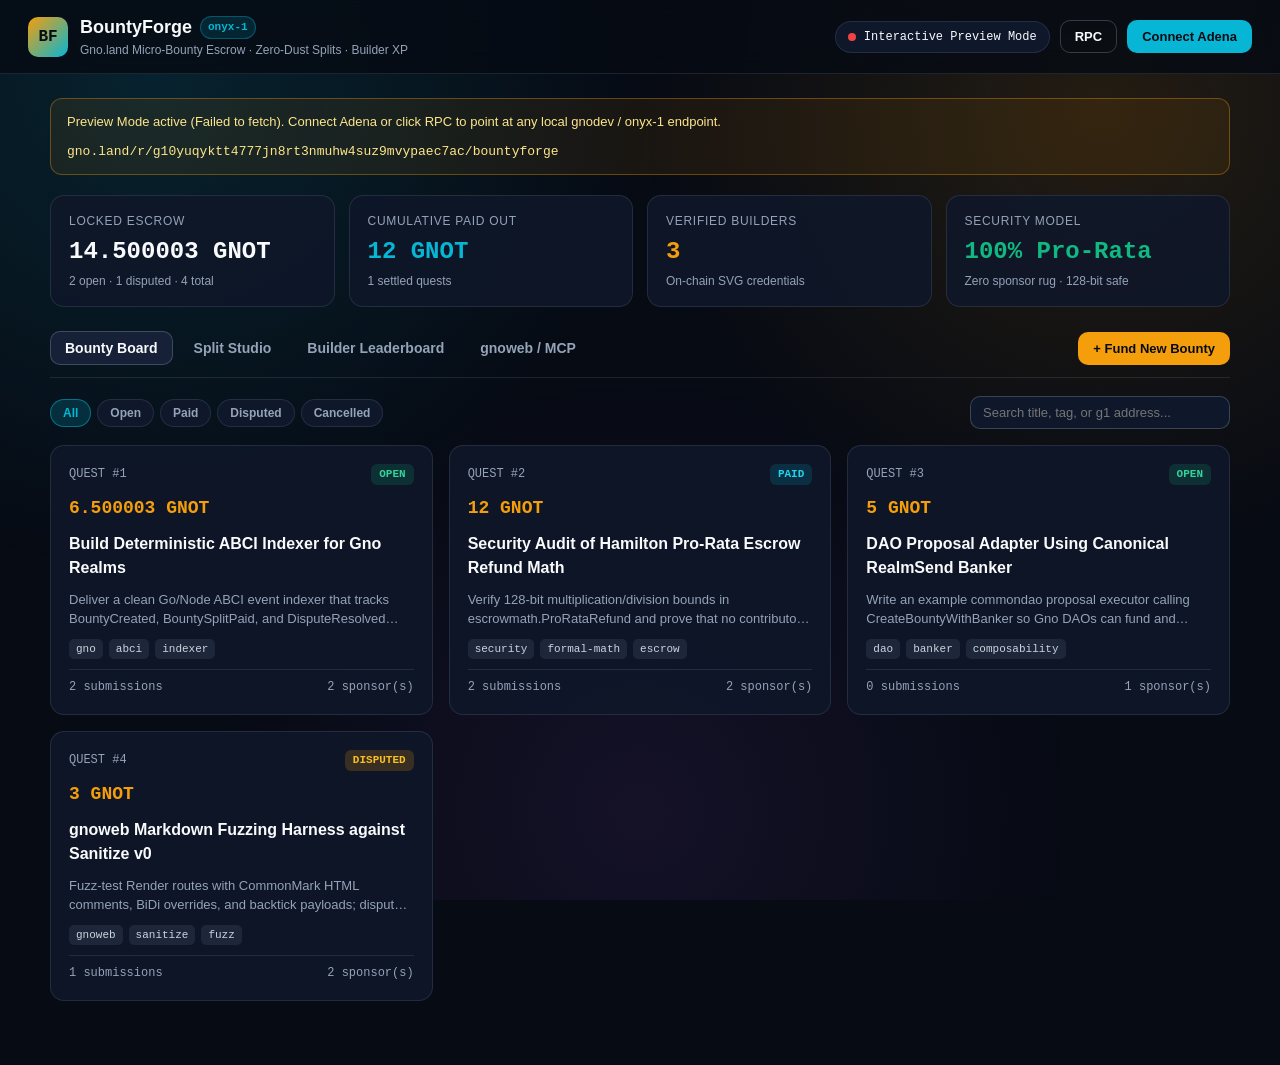
==== index.html @ d8a2cc6a "deploy(gh-pages): BountyForge v2.0 Adena Wallet dApp & Split Studio" ====
<!DOCTYPE html>
<html lang="en">
<head>
  <meta charset="UTF-8" />
  <meta name="viewport" content="width=device-width, initial-scale=1.0" />
  <title>BountyForge — Trustless Micro-Bounty Escrow &amp; Split Studio on Gno.land</title>
  <link rel="stylesheet" href="./styles.css" />
</head>
<body>
  <div class="bg-glow" aria-hidden="true"></div>

  <header class="topbar">
    <div class="brand">
      <div class="brand-mark" aria-hidden="true">BF</div>
      <div>
        <div class="brand-title">BountyForge <span class="badge-tag">onyx-1</span></div>
        <div class="brand-sub">Gno.land Micro-Bounty Escrow · Zero-Dust Splits · Builder XP</div>
      </div>
    </div>

    <div class="topbar-actions">
      <div id="networkPill" class="status-pill status-loading" title="Live onyx-1 RPC status">
        <span class="dot"></span>
        <span id="networkText">Connecting to onyx-1...</span>
      </div>
      <button id="btnConfig" class="btn btn-ghost" type="button" title="Configure RPC & Realm">RPC</button>
      <button id="btnConnectAdena" class="btn btn-primary" type="button">Connect Adena</button>
    </div>
  </header>

  <main class="container">
    <!-- Live Status Banner (auto-explains inert queue vs active realm cleanly) -->
    <section id="statusBanner" class="banner hidden" role="status"></section>

    <!-- KPI Grid -->
    <section class="kpi-grid" aria-label="Protocol Metrics">
      <article class="kpi-card">
        <div class="kpi-label">Locked Escrow</div>
        <div id="kpiEscrowed" class="kpi-value">—</div>
        <div id="kpiOpenCount" class="kpi-meta">Loading...</div>
      </article>
      <article class="kpi-card">
        <div class="kpi-label">Cumulative Paid Out</div>
        <div id="kpiPaid" class="kpi-value accent-cyan">—</div>
        <div id="kpiPaidCount" class="kpi-meta">—</div>
      </article>
      <article class="kpi-card">
        <div class="kpi-label">Verified Builders</div>
        <div id="kpiBuilders" class="kpi-value accent-gold">—</div>
        <div class="kpi-meta">On-chain SVG credentials</div>
      </article>
      <article class="kpi-card">
        <div class="kpi-label">Security Model</div>
        <div class="kpi-value accent-green">100% Pro-Rata</div>
        <div class="kpi-meta">Zero sponsor rug · 128-bit safe</div>
      </article>
    </section>

    <!-- Navigation Tabs & Primary CTA -->
    <nav class="nav-row" aria-label="Workspace Sections">
      <div class="tabs" role="tablist">
        <button class="tab active" data-tab="board" role="tab" aria-selected="true">Bounty Board</button>
        <button class="tab" data-tab="split" role="tab" aria-selected="false">Split Studio</button>
        <button class="tab" data-tab="leaderboard" role="tab" aria-selected="false">Builder Leaderboard</button>
        <button class="tab" data-tab="gnoweb" role="tab" aria-selected="false">gnoweb / MCP</button>
      </div>
      <div class="nav-cta">
        <button id="btnOpenCreate" class="btn btn-gold" type="button">+ Fund New Bounty</button>
      </div>
    </nav>

    <!-- TAB 1: BOUNTY BOARD -->
    <section id="tab-board" class="tab-panel active">
      <div class="filter-bar">
        <div class="filter-pills" id="statusFilters">
          <button class="pill active" data-status="">All</button>
          <button class="pill" data-status="OPEN">Open</button>
          <button class="pill" data-status="PAID">Paid</button>
          <button class="pill" data-status="DISPUTED">Disputed</button>
          <button class="pill" data-status="CANCELLED">Cancelled</button>
        </div>
        <input id="searchInput" class="search-input" type="search" placeholder="Search title, tag, or g1 address..." />
      </div>

      <div id="bountyGrid" class="bounty-grid"></div>
    </section>

    <!-- TAB 2: INTERACTIVE MULTI-CONTRIBUTOR SPLIT STUDIO -->
    <section id="tab-split" class="tab-panel">
      <div class="panel-card">
        <div class="panel-header">
          <div>
            <h2>Zero-Dust Basis-Point Split Studio</h2>
            <p class="muted">Drag contributor sliders to split any escrowed pool across builders. Exact BigInt math mirrors <code>p/escrowmath.SplitBasisPoints</code> (always sums to 10,000 BPS, zero dust lost, rejects 0-ugnot shares).</p>
          </div>
          <div class="split-controls-top">
            <label class="inline-field">
              <span>Bounty ID</span>
              <input id="studioBountyId" type="number" min="1" value="1" />
            </label>
            <label class="inline-field">
              <span>Reward Pool (ugnot)</span>
              <input id="studioTotalUgnot" type="number" min="1000" step="1000" value="6500003" />
            </label>
            <button id="btnAddContributor" class="btn btn-ghost" type="button">+ Add Recipient</button>
          </div>
        </div>

        <div id="splitBarVisual" class="split-bar-visual"></div>
        <div id="splitError" class="alert alert-danger hidden"></div>
        <div id="splitRows" class="split-rows"></div>

        <div class="split-footer">
          <div class="split-summary">
            <span>Total Weight: <strong id="studioBpsTotal">10000</strong> / 10000 BPS</span>
            <span>Conservation Dust: <strong id="studioDust">0 ugnot</strong></span>
          </div>
          <div class="btn-group">
            <button id="btnStudioEqual" class="btn btn-ghost" type="button">Equal Split</button>
            <button id="btnStudioCopyCmd" class="btn btn-ghost" type="button">Copy gnokey CLI</button>
            <button id="btnStudioSign" class="btn btn-primary" type="button">Sign SplitAndPay (Adena)</button>
          </div>
        </div>

        <pre id="studioCmdPreview" class="code-box"></pre>
      </div>
    </section>

    <!-- TAB 3: LEADERBOARD & ON-CHAIN SVG CREDENTIALS -->
    <section id="tab-leaderboard" class="tab-panel">
      <div class="split-layout">
        <div class="panel-card">
          <div class="panel-header">
            <div>
              <h2>On-Chain Builder Leaderboard</h2>
              <p class="muted">O(log N) AVL-indexed by XP, Total Earned, and Address — value-weighted XP resists micro-bounty wash-farming.</p>
            </div>
          </div>
          <div class="table-wrap">
            <table class="data-table">
              <thead>
                <tr>
                  <th>Rank</th>
                  <th>Builder</th>
                  <th>Tier</th>
                  <th>XP</th>
                  <th>Quests</th>
                  <th>Unique Creators</th>
                  <th>Earned</th>
                </tr>
              </thead>
              <tbody id="leaderboardBody"></tbody>
            </table>
          </div>
        </div>

        <div class="panel-card">
          <h2>On-Chain SVG Builder Credential</h2>
          <p class="muted">Click any builder row to preview their deterministic <code>p/nt/svg/v0</code> credential rendered natively inside <code>gnoweb</code>.</p>
          <div id="svgCredentialPreview" class="svg-preview"></div>
          <div id="selectedBuilderMeta" class="meta-kv"></div>
        </div>
      </div>
    </section>

    <!-- TAB 4: GNOWEB & AI-AGENT MCP COMPANION -->
    <section id="tab-gnoweb" class="tab-panel">
      <div class="two-col">
        <div class="panel-card">
          <h2>Live gnoweb Realm &amp; Onyx Verification</h2>
          <p class="muted">Inspect deployed realm paths on <code>onyx-1</code> directly via Tendermint ABCI RPC.</p>
          <div class="meta-kv" id="realmEndpoints"></div>
          <div class="btn-group" style="margin-top: 14px;">
            <button id="btnRefreshRpc" class="btn btn-primary" type="button">Re-Query onyx-1 RPC</button>
            <a id="gnowebExternalLink" class="btn btn-ghost" target="_blank" rel="noopener noreferrer">Open on gnoweb</a>
          </div>
          <h3 style="margin-top: 20px;">Raw <code>vm/qrender</code> Output</h3>
          <pre id="rawRenderBox" class="code-box code-tall">Querying onyx-1...</pre>
        </div>

        <div class="panel-card">
          <h2>AI-Agent MCP Integration</h2>
          <p class="muted">Zero-dependency Node.js MCP server (<code>mcp/bountyforge-mcp.mjs</code>) exposes 8 tools for Claude, Gemini, and Cursor agents — zero private keys stored.</p>
          <ul class="feature-list">
            <li><code>bountyforge_protocol_stats</code> — Typed <code>ProtocolJSON()</code> metrics</li>
            <li><code>bountyforge_list_bounties</code> — Paginated status-indexed board</li>
            <li><code>bountyforge_get_bounty</code> — Full sponsor ledger + submissions</li>
            <li><code>bountyforge_leaderboard</code> — O(pageSize) AVL rankings</li>
            <li><code>bountyforge_simulate_split</code> — BigInt zero-dust BPS check</li>
            <li><code>bountyforge_build_tx</code> — Shell-safe unsigned <code>gnokey</code> commands</li>
          </ul>
          <h3>Claude Desktop / Cursor <code>mcp.json</code></h3>
          <pre id="mcpConfigBox" class="code-box"></pre>
        </div>
      </div>
    </section>
  </main>

  <!-- BOUNTY DETAIL MODAL -->
  <div id="detailModal" class="modal-backdrop hidden" role="dialog" aria-modal="true" aria-labelledby="detailTitle">
    <div class="modal modal-lg">
      <div class="modal-header">
        <div>
          <div id="detailBadges" class="badge-row"></div>
          <h2 id="detailTitle">Bounty #—</h2>
        </div>
        <button class="icon-btn" data-close="detailModal" aria-label="Close">&times;</button>
      </div>
      <div id="detailBody" class="modal-body"></div>
    </div>
  </div>

  <!-- CREATE BOUNTY MODAL -->
  <div id="createModal" class="modal-backdrop hidden" role="dialog" aria-modal="true" aria-labelledby="createTitle">
    <div class="modal">
      <div class="modal-header">
        <h2 id="createTitle">Fund New Micro-Bounty Escrow</h2>
        <button class="icon-btn" data-close="createModal" aria-label="Close">&times;</button>
      </div>
      <form id="createForm" class="modal-body form-stack">
        <label>
          <span>Title *</span>
          <input name="title" type="text" maxlength="120" required placeholder="e.g. Build GRC20 Fee Splitter Package" />
        </label>
        <label>
          <span>Specification &amp; Acceptance Criteria *</span>
          <textarea name="summary" rows="4" maxlength="1000" required placeholder="Describe deliverables, test expectations, and PR target..."></textarea>
        </label>
        <div class="form-row">
          <label>
            <span>Reward (GNOT) *</span>
            <input name="rewardGnot" type="number" step="0.001" min="0.001" value="5" required />
          </label>
          <label>
            <span>Deadline (blocks, 0 = none)</span>
            <input name="deadlineBlocks" type="number" min="0" value="20000" />
          </label>
        </div>
        <div class="form-row">
          <label>
            <span>Tags (comma-separated)</span>
            <input name="tags" type="text" maxlength="120" value="gno,security" />
          </label>
          <label>
            <span>Optional Dispute Arbiter (g1...)</span>
            <input name="arbiter" type="text" placeholder="g1..." />
          </label>
        </div>
        <div id="createCmdBox" class="code-box small"></div>
        <div class="modal-footer">
          <button type="button" class="btn btn-ghost" id="btnCopyCreateCmd">Copy gnokey CLI</button>
          <button type="submit" class="btn btn-gold">Sign CreateBounty</button>
        </div>
      </form>
    </div>
  </div>

  <!-- RPC SETTINGS MODAL -->
  <div id="configModal" class="modal-backdrop hidden" role="dialog" aria-modal="true" aria-labelledby="configTitle">
    <div class="modal">
      <div class="modal-header">
        <h2 id="configTitle">Network &amp; Realm Settings</h2>
        <button class="icon-btn" data-close="configModal" aria-label="Close">&times;</button>
      </div>
      <form id="configForm" class="modal-body form-stack">
        <label>
          <span>Gno Tendermint RPC URL</span>
          <input id="cfgRpc" type="url" required />
        </label>
        <label>
          <span>Chain ID</span>
          <input id="cfgChainId" type="text" required />
        </label>
        <label>
          <span>BountyForge Realm Path</span>
          <input id="cfgRealm" type="text" required />
        </label>
        <div class="modal-footer">
          <button type="button" class="btn btn-ghost" data-close="configModal">Cancel</button>
          <button type="submit" class="btn btn-primary">Save &amp; Reconnect</button>
        </div>
      </form>
    </div>
  </div>

  <div id="toastRoot" class="toast-root" aria-live="polite"></div>

  <script type="module" src="./app.js"></script>
</body>
</html>
---- styles.css ----
:root {
  --bg: #070b14;
  --surface: rgba(15, 23, 42, 0.88);
  --surface-solid: #0f172a;
  --surface-2: #162036;
  --border: rgba(148, 163, 184, 0.16);
  --border-strong: rgba(148, 163, 184, 0.32);
  --text: #f8fafc;
  --muted: #94a3b8;
  --cyan: #06b6d4;
  --gold: #f59e0b;
  --green: #10b981;
  --purple: #a855f7;
  --red: #ef4444;
  --mono: ui-monospace, SFMono-Regular, Menlo, Monaco, Consolas, monospace;
  --sans: Inter, -apple-system, BlinkMacSystemFont, "Segoe UI", Roboto, sans-serif;
}

* { box-sizing: border-box; }

body {
  margin: 0;
  min-height: 100vh;
  background: var(--bg);
  color: var(--text);
  font-family: var(--sans);
  line-height: 1.5;
  overflow-x: hidden;
}

.bg-glow {
  position: fixed;
  inset: 0;
  pointer-events: none;
  background:
    radial-gradient(circle at 12% 8%, rgba(6, 182, 212, 0.14), transparent 36%),
    radial-gradient(circle at 86% 12%, rgba(245, 158, 11, 0.12), transparent 34%),
    radial-gradient(circle at 50% 90%, rgba(168, 85, 247, 0.09), transparent 42%);
  z-index: 0;
}

.topbar {
  position: sticky;
  top: 0;
  z-index: 20;
  display: flex;
  flex-wrap: wrap;
  align-items: center;
  justify-content: space-between;
  gap: 12px;
  padding: 14px 28px;
  background: rgba(7, 11, 20, 0.84);
  backdrop-filter: blur(12px);
  border-bottom: 1px solid var(--border);
}

.brand { display: flex; align-items: center; gap: 12px; }
.brand-mark {
  width: 40px; height: 40px; border-radius: 10px;
  display: grid; place-items: center;
  background: linear-gradient(135deg, var(--gold), var(--cyan));
  color: #070b14; font-weight: 800; font-family: var(--mono); font-size: 16px;
}
.brand-title { font-weight: 700; font-size: 18px; display: flex; align-items: center; gap: 8px; }
.brand-sub { font-size: 12px; color: var(--muted); }
.badge-tag {
  font-family: var(--mono); font-size: 11px; font-weight: 600;
  padding: 2px 7px; border-radius: 999px;
  background: rgba(6, 182, 212, 0.15); color: var(--cyan); border: 1px solid rgba(6, 182, 212, 0.35);
}

.topbar-actions { display: flex; align-items: center; gap: 10px; flex-wrap: wrap; }

.status-pill {
  display: inline-flex; align-items: center; gap: 8px;
  padding: 6px 12px; border-radius: 999px;
  font-size: 12px; font-family: var(--mono);
  background: var(--surface-solid); border: 1px solid var(--border);
}
.status-pill .dot { width: 8px; height: 8px; border-radius: 50%; background: var(--muted); }
.status-pill.status-live .dot { background: var(--green); box-shadow: 0 0 8px var(--green); }
.status-pill.status-inert .dot { background: var(--gold); box-shadow: 0 0 8px var(--gold); }
.status-pill.status-offline .dot { background: var(--red); }

.container {
  position: relative;
  z-index: 1;
  max-width: 1220px;
  margin: 0 auto;
  padding: 24px 20px 64px;
}

.banner {
  margin-bottom: 20px;
  padding: 13px 16px;
  border-radius: 12px;
  border: 1px solid rgba(245, 158, 11, 0.35);
  background: rgba(245, 158, 11, 0.08);
  color: #fde68a;
  font-size: 13px;
  display: flex;
  flex-wrap: wrap;
  align-items: center;
  justify-content: space-between;
  gap: 10px;
}
.banner.banner-live {
  border-color: rgba(16, 185, 129, 0.35);
  background: rgba(16, 185, 129, 0.09);
  color: #a7f3d0;
}

.kpi-grid {
  display: grid;
  grid-template-columns: repeat(4, minmax(0, 1fr));
  gap: 14px;
  margin-bottom: 24px;
}
.kpi-card {
  background: var(--surface);
  border: 1px solid var(--border);
  border-radius: 14px;
  padding: 16px 18px;
}
.kpi-label { font-size: 12px; color: var(--muted); text-transform: uppercase; letter-spacing: 0.06em; }
.kpi-value { font-size: 24px; font-weight: 800; font-family: var(--mono); margin: 4px 0 2px; }
.kpi-meta { font-size: 12px; color: var(--muted); }
.accent-cyan { color: var(--cyan); }
.accent-gold { color: var(--gold); }
.accent-green { color: var(--green); }

.nav-row {
  display: flex;
  flex-wrap: wrap;
  align-items: center;
  justify-content: space-between;
  gap: 12px;
  margin-bottom: 18px;
  border-bottom: 1px solid var(--border);
  padding-bottom: 12px;
}
.tabs { display: flex; gap: 6px; flex-wrap: wrap; }
.tab {
  background: transparent;
  color: var(--muted);
  border: 1px solid transparent;
  border-radius: 10px;
  padding: 8px 14px;
  font-size: 14px;
  font-weight: 600;
  cursor: pointer;
  transition: all 0.15s ease;
}
.tab:hover { color: var(--text); background: rgba(255, 255, 255, 0.04); }
.tab.active {
  color: var(--text);
  background: var(--surface-2);
  border-color: var(--border-strong);
}

.tab-panel { display: none; }
.tab-panel.active { display: block; }

.btn {
  display: inline-flex; align-items: center; justify-content: center; gap: 6px;
  border: 1px solid transparent; border-radius: 10px;
  padding: 8px 14px; font-size: 13px; font-weight: 600;
  cursor: pointer; text-decoration: none; transition: all 0.15s ease;
  font-family: var(--sans);
}
.btn-primary { background: var(--cyan); color: #070b14; }
.btn-primary:hover { filter: brightness(1.1); }
.btn-gold { background: var(--gold); color: #070b14; }
.btn-gold:hover { filter: brightness(1.08); }
.btn-ghost { background: transparent; color: var(--text); border-color: var(--border-strong); }
.btn-ghost:hover { background: rgba(255, 255, 255, 0.06); }
.btn-danger { background: rgba(239, 68, 68, 0.16); color: #fca5a5; border-color: rgba(239, 68, 68, 0.4); }
.btn-sm { padding: 5px 10px; font-size: 12px; }
.btn-group { display: flex; flex-wrap: wrap; gap: 8px; }

.filter-bar {
  display: flex; flex-wrap: wrap; align-items: center; justify-content: space-between;
  gap: 12px; margin-bottom: 16px;
}
.filter-pills { display: flex; flex-wrap: wrap; gap: 6px; }
.pill {
  background: var(--surface-solid); color: var(--muted);
  border: 1px solid var(--border); border-radius: 999px;
  padding: 6px 12px; font-size: 12px; font-weight: 600; cursor: pointer;
}
.pill.active { background: rgba(6, 182, 212, 0.18); color: var(--cyan); border-color: rgba(6, 182, 212, 0.5); }

.search-input {
  background: var(--surface-solid); color: var(--text);
  border: 1px solid var(--border-strong); border-radius: 10px;
  padding: 8px 12px; min-width: 260px; font-size: 13px;
}

.bounty-grid {
  display: grid;
  grid-template-columns: repeat(auto-fill, minmax(340px, 1fr));
  gap: 16px;
}
.bounty-card {
  background: var(--surface);
  border: 1px solid var(--border);
  border-radius: 14px;
  padding: 18px;
  display: flex;
  flex-direction: column;
  gap: 10px;
  cursor: pointer;
  transition: transform 0.15s ease, border-color 0.15s ease;
}
.bounty-card:hover { transform: translateY(-2px); border-color: rgba(6, 182, 212, 0.5); }
.bounty-top { display: flex; justify-content: space-between; align-items: center; gap: 8px; }
.bounty-id { font-family: var(--mono); font-size: 12px; color: var(--muted); }
.bounty-reward { font-family: var(--mono); font-size: 18px; font-weight: 800; color: var(--gold); }
.bounty-title { font-size: 16px; font-weight: 700; margin: 0; }
.bounty-summary { font-size: 13px; color: var(--muted); margin: 0; display: -webkit-box; -webkit-line-clamp: 2; -webkit-box-orient: vertical; overflow: hidden; }
.bounty-meta { display: flex; justify-content: space-between; font-size: 12px; color: var(--muted); font-family: var(--mono); margin-top: auto; padding-top: 8px; border-top: 1px solid var(--border); }

.status-badge {
  font-family: var(--mono); font-size: 11px; font-weight: 700;
  padding: 2px 8px; border-radius: 6px; text-transform: uppercase;
}
.status-OPEN { background: rgba(16, 185, 129, 0.16); color: #34d399; }
.status-PAID { background: rgba(6, 182, 212, 0.16); color: #22d3ee; }
.status-DISPUTED { background: rgba(245, 158, 11, 0.18); color: #fbbf24; }
.status-CANCELLED { background: rgba(148, 163, 184, 0.16); color: #cbd5e1; }

.tag-row { display: flex; flex-wrap: wrap; gap: 6px; }
.tag {
  font-family: var(--mono); font-size: 11px;
  padding: 2px 7px; border-radius: 5px;
  background: rgba(148, 163, 184, 0.12); color: #cbd5e1;
}

.panel-card {
  background: var(--surface);
  border: 1px solid var(--border);
  border-radius: 14px;
  padding: 20px;
}
.panel-card h2 { margin: 0 0 6px; font-size: 18px; }
.panel-card h3 { margin: 14px 0 8px; font-size: 14px; color: #cbd5e1; }
.muted { color: var(--muted); font-size: 13px; margin: 0 0 14px; }

.panel-header {
  display: flex; flex-wrap: wrap; justify-content: space-between; align-items: flex-start; gap: 14px;
  margin-bottom: 16px;
}
.split-controls-top { display: flex; flex-wrap: wrap; align-items: flex-end; gap: 10px; }
.inline-field { display: flex; flex-direction: column; gap: 4px; font-size: 12px; color: var(--muted); }
.inline-field input {
  background: var(--surface-solid); color: var(--text);
  border: 1px solid var(--border-strong); border-radius: 8px;
  padding: 6px 10px; width: 140px; font-family: var(--mono); font-size: 13px;
}

.split-bar-visual {
  height: 22px; border-radius: 8px; overflow: hidden;
  display: flex; background: var(--surface-2); margin-bottom: 14px;
  border: 1px solid var(--border);
}
.split-segment { height: 100%; transition: width 0.15s ease; }

.split-rows { display: flex; flex-direction: column; gap: 10px; margin-bottom: 16px; }
.split-row {
  display: grid;
  grid-template-columns: 76px minmax(140px, 1fr) minmax(180px, 2fr) 92px 150px 36px;
  align-items: center;
  gap: 10px;
  padding: 10px 12px;
  background: var(--surface-2);
  border-radius: 10px;
  border: 1px solid var(--border);
}
.split-row input[type="range"] { width: 100%; accent-color: var(--cyan); }
.split-row input[type="number"], .split-row input[type="text"] {
  background: var(--surface-solid); color: var(--text);
  border: 1px solid var(--border-strong); border-radius: 6px;
  padding: 5px 8px; font-family: var(--mono); font-size: 12px; width: 100%;
}
.split-payout-col { font-family: var(--mono); font-size: 12px; text-align: right; color: var(--gold); }

.split-footer {
  display: flex; flex-wrap: wrap; align-items: center; justify-content: space-between;
  gap: 12px; padding-top: 12px; border-top: 1px solid var(--border); margin-bottom: 14px;
}
.split-summary { display: flex; gap: 18px; font-family: var(--mono); font-size: 13px; flex-wrap: wrap; }

.code-box {
  background: #04070f;
  border: 1px solid var(--border);
  border-radius: 10px;
  padding: 12px;
  font-family: var(--mono);
  font-size: 12px;
  color: #cbd5e1;
  overflow-x: auto;
  white-space: pre-wrap;
  word-break: break-all;
  margin: 0;
}
.code-box.small { font-size: 11px; max-height: 110px; }
.code-box.code-tall { max-height: 360px; overflow-y: auto; }

.split-layout { display: grid; grid-template-columns: minmax(0, 1.35fr) minmax(300px, 0.85fr); gap: 16px; }
.two-col { display: grid; grid-template-columns: repeat(2, minmax(0, 1fr)); gap: 16px; }

.table-wrap { overflow-x: auto; }
.data-table { width: 100%; border-collapse: collapse; font-size: 13px; }
.data-table th, .data-table td { padding: 10px; border-bottom: 1px solid var(--border); text-align: left; }
.data-table th { font-size: 11px; text-transform: uppercase; letter-spacing: 0.05em; color: var(--muted); }
.data-table tbody tr { cursor: pointer; transition: background 0.12s ease; }
.data-table tbody tr:hover { background: rgba(6, 182, 212, 0.08); }
.mono { font-family: var(--mono); }

.svg-preview { width: 100%; margin: 10px 0 14px; }
.svg-preview svg { width: 100%; height: auto; display: block; border-radius: 12px; }

.meta-kv { display: flex; flex-direction: column; gap: 8px; font-size: 13px; }
.meta-kv-row { display: flex; justify-content: space-between; gap: 10px; padding-bottom: 6px; border-bottom: 1px solid var(--border); }
.meta-kv-row span:first-child { color: var(--muted); }

.feature-list { padding-left: 18px; margin: 0 0 14px; font-size: 13px; color: #cbd5e1; }
.feature-list li { margin-bottom: 6px; }

.alert { padding: 10px 12px; border-radius: 8px; font-size: 13px; margin-bottom: 12px; }
.alert-danger { background: rgba(239, 68, 68, 0.14); border: 1px solid rgba(239, 68, 68, 0.4); color: #fecaca; }

.modal-backdrop {
  position: fixed; inset: 0; z-index: 40;
  background: rgba(2, 6, 23, 0.78); backdrop-filter: blur(6px);
  display: grid; place-items: center; padding: 16px;
}
.modal {
  width: 100%; max-width: 560px; max-height: 90vh; overflow-y: auto;
  background: var(--surface-solid); border: 1px solid var(--border-strong);
  border-radius: 16px; padding: 20px;
}
.modal-lg { max-width: 780px; }
.modal-header { display: flex; justify-content: space-between; align-items: flex-start; gap: 12px; margin-bottom: 14px; }
.modal-header h2 { margin: 4px 0 0; font-size: 18px; }
.icon-btn { background: transparent; border: none; color: var(--muted); font-size: 24px; cursor: pointer; line-height: 1; }
.icon-btn:hover { color: var(--text); }
.modal-footer { display: flex; justify-content: flex-end; gap: 10px; margin-top: 12px; }

.form-stack { display: flex; flex-direction: column; gap: 12px; }
.form-stack label { display: flex; flex-direction: column; gap: 4px; font-size: 12px; color: var(--muted); }
.form-stack input, .form-stack textarea {
  background: #070b14; color: var(--text);
  border: 1px solid var(--border-strong); border-radius: 8px;
  padding: 9px 11px; font-size: 13px; font-family: var(--sans);
}
.form-row { display: grid; grid-template-columns: 1fr 1fr; gap: 10px; }

.detail-section { margin-top: 16px; padding-top: 14px; border-top: 1px solid var(--border); }
.detail-section h3 { margin: 0 0 8px; font-size: 14px; color: #e2e8f0; }
.badge-row { display: flex; align-items: center; gap: 8px; }

.toast-root { position: fixed; right: 20px; bottom: 20px; z-index: 60; display: flex; flex-direction: column; gap: 8px; }
.toast {
  background: var(--surface-solid); border: 1px solid var(--cyan);
  color: var(--text); padding: 10px 14px; border-radius: 10px;
  font-size: 13px; box-shadow: 0 10px 30px rgba(0, 0, 0, 0.45);
}

.hidden { display: none !important; }

@media (max-width: 900px) {
  .kpi-grid { grid-template-columns: repeat(2, minmax(0, 1fr)); }
  .split-layout, .two-col { grid-template-columns: 1fr; }
  .split-row { grid-template-columns: 1fr 1fr; }
  .form-row { grid-template-columns: 1fr; }
}
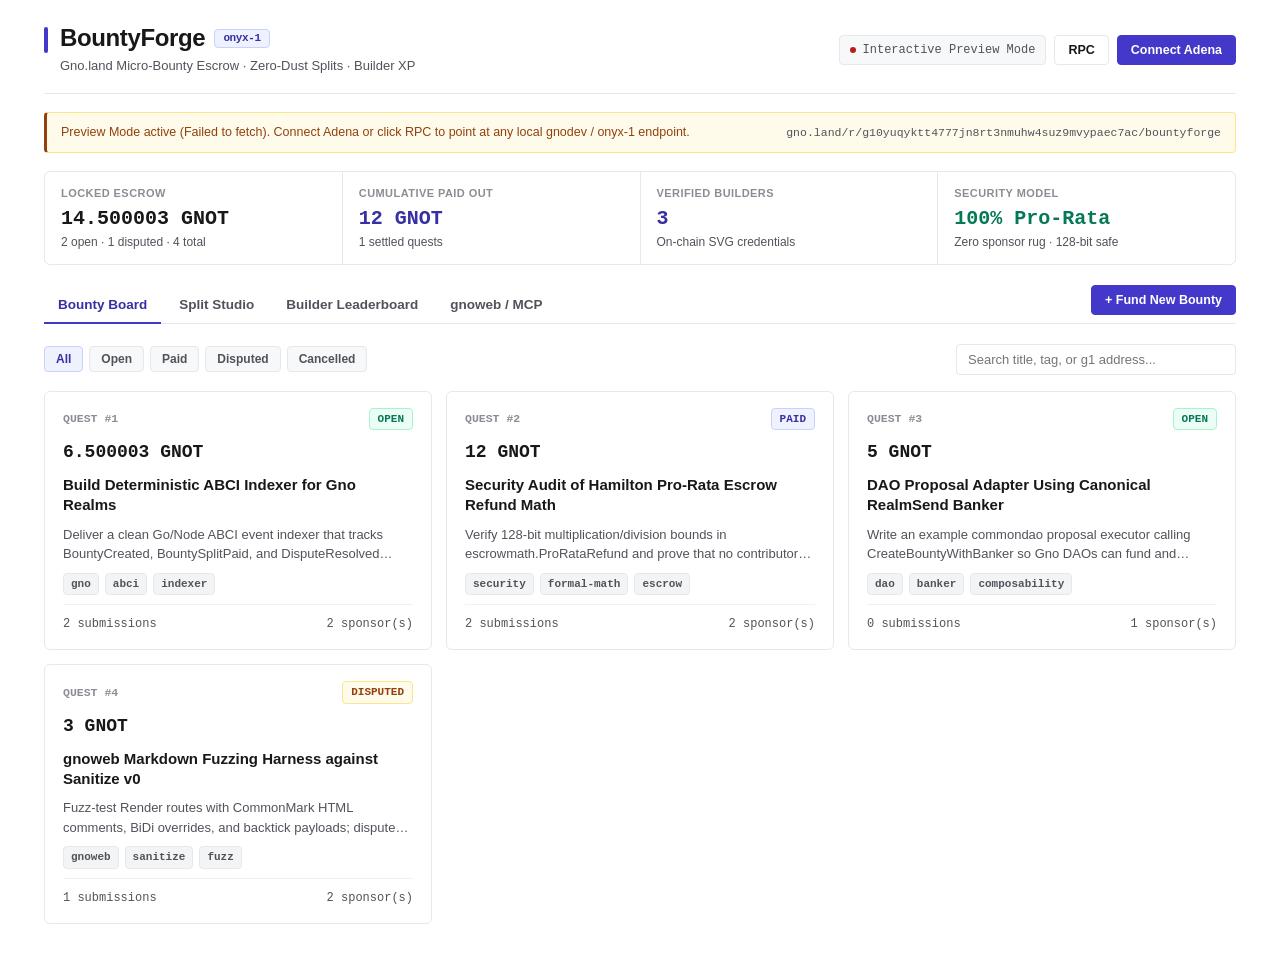
==== commit 65e78ae6: "chore(pages): deploy minimal-white BountyForge UI (MP4 preserved)" ====
--- a/index.html
+++ b/index.html
@@ -7,14 +7,13 @@
   <link rel="stylesheet" href="./styles.css" />
 </head>
 <body>
-  <div class="bg-glow" aria-hidden="true"></div>
-
+  <div class="app-shell">
   <header class="topbar">
     <div class="brand">
-      <div class="brand-mark" aria-hidden="true">BF</div>
+      <div class="brand-accent-bar" aria-hidden="true"></div>
       <div>
-        <div class="brand-title">BountyForge <span class="badge-tag">onyx-1</span></div>
-        <div class="brand-sub">Gno.land Micro-Bounty Escrow · Zero-Dust Splits · Builder XP</div>
+        <h1 class="brand-title">BountyForge <span class="badge-tag">onyx-1</span></h1>
+        <p class="brand-sub">Gno.land Micro-Bounty Escrow · Zero-Dust Splits · Builder XP</p>
       </div>
     </div>
 
@@ -28,7 +27,7 @@
     </div>
   </header>
 
-  <main class="container">
+  <main>
     <!-- Live Status Banner (auto-explains inert queue vs active realm cleanly) -->
     <section id="statusBanner" class="banner hidden" role="status"></section>
 
@@ -195,6 +194,7 @@
       </div>
     </section>
   </main>
+  </div>
 
   <!-- BOUNTY DETAIL MODAL -->
   <div id="detailModal" class="modal-backdrop hidden" role="dialog" aria-modal="true" aria-labelledby="detailTitle">
--- a/styles.css
+++ b/styles.css
@@ -1,377 +1,1134 @@
 :root {
-  --bg: #070b14;
-  --surface: rgba(15, 23, 42, 0.88);
-  --surface-solid: #0f172a;
-  --surface-2: #162036;
-  --border: rgba(148, 163, 184, 0.16);
-  --border-strong: rgba(148, 163, 184, 0.32);
-  --text: #f8fafc;
-  --muted: #94a3b8;
-  --cyan: #06b6d4;
-  --gold: #f59e0b;
-  --green: #10b981;
-  --purple: #a855f7;
-  --red: #ef4444;
-  --mono: ui-monospace, SFMono-Regular, Menlo, Monaco, Consolas, monospace;
-  --sans: Inter, -apple-system, BlinkMacSystemFont, "Segoe UI", Roboto, sans-serif;
-}
-
-* { box-sizing: border-box; }
-
+  /* Minimal-White Anti-AI-Slop Design Tokens */
+  --bg-canvas: #ffffff;
+  --surface-subtle: #f7f8fa;
+  --tag-bg: #f3f4f6;
+  --ink: #18181b;
+  --ink-secondary: #52525b;
+  --ink-muted: #8b8d94;
+
+  /* 1px Hairline Dividers */
+  --line: #e6e8ec;
+  --line-soft: #f0f1f4;
+
+  /* Semantic Status Tokens (Shallow Fog + 1px Border + High-Contrast Ink) */
+  --ok-ink: #047857;
+  --ok-bg: #ecfdf5;
+  --ok-border: #a7f3d0;
+  --err-ink: #b91c1c;
+  --err-bg: #fef2f2;
+  --err-border: #fecaca;
+  --warn-ink: #92400e;
+  --warn-bg: #fffbeb;
+  --warn-border: #fde68a;
+
+  /* Single Domain Accent — Crisp Gno Indigo */
+  --accent: #4338ca;
+  --accent-deep: #3730a3;
+  --accent-soft: #eef2ff;
+  --accent-border: #c7d2fe;
+
+  --radius: 6px;
+  --radius-sm: 4px;
+  --mono: ui-monospace, SFMono-Regular, Menlo, Consolas, monospace;
+  --sans: "PingFang SC", "Hiragino Sans GB", "Microsoft YaHei", -apple-system, BlinkMacSystemFont, "Inter", sans-serif;
+}
+
+*,
+*::before,
+*::after {
+  box-sizing: border-box;
+}
+
+html,
 body {
   margin: 0;
+  padding: 0;
   min-height: 100vh;
-  background: var(--bg);
-  color: var(--text);
+  background: var(--bg-canvas);
+  color: var(--ink);
   font-family: var(--sans);
   line-height: 1.5;
-  overflow-x: hidden;
-}
-
-.bg-glow {
-  position: fixed;
-  inset: 0;
-  pointer-events: none;
-  background:
-    radial-gradient(circle at 12% 8%, rgba(6, 182, 212, 0.14), transparent 36%),
-    radial-gradient(circle at 86% 12%, rgba(245, 158, 11, 0.12), transparent 34%),
-    radial-gradient(circle at 50% 90%, rgba(168, 85, 247, 0.09), transparent 42%);
-  z-index: 0;
-}
-
+  -webkit-font-smoothing: antialiased;
+}
+
+a {
+  color: var(--accent-deep);
+  text-decoration: none;
+}
+
+a:hover {
+  text-decoration: underline;
+}
+
+.mono {
+  font-family: var(--mono);
+  font-variant-numeric: tabular-nums;
+}
+
+.text-accent {
+  color: var(--accent-deep);
+  font-weight: 600;
+}
+
+.text-ok {
+  color: var(--ok-ink);
+  font-weight: 600;
+}
+
+.app-shell {
+  max-width: 1240px;
+  margin: 0 auto;
+  padding: 20px 24px 56px;
+  background: var(--bg-canvas);
+}
+
+/* Identity Header (Left 4px x 26px Accent Bar + Compact Controls, 1px Bottom Hairline) */
 .topbar {
-  position: sticky;
-  top: 0;
-  z-index: 20;
+  display: flex;
+  flex-wrap: wrap;
+  align-items: center;
+  justify-content: space-between;
+  gap: 14px;
+  padding: 4px 0 18px;
+  border-bottom: 1px solid var(--line);
+  margin-bottom: 18px;
+  background: var(--bg-canvas);
+}
+
+.brand {
+  display: flex;
+  align-items: flex-start;
+  gap: 12px;
+  flex: 1 1 320px;
+  min-width: 0;
+  max-width: 100%;
+}
+
+.brand-accent-bar {
+  width: 4px;
+  height: 26px;
+  border-radius: 2px;
+  background: var(--accent);
+  margin-top: 3px;
+  flex-shrink: 0;
+}
+
+.brand-title {
+  margin: 0;
+  font-size: 24px;
+  font-weight: 800;
+  letter-spacing: -0.015em;
+  line-height: 1.2;
+  color: var(--ink);
+  display: flex;
+  flex-wrap: wrap;
+  align-items: center;
+  gap: 9px;
+}
+
+.brand-sub {
+  margin: 3px 0 0;
+  font-size: 13px;
+  color: var(--ink-secondary);
+}
+
+.badge-tag {
+  font-family: var(--mono);
+  font-size: 11px;
+  font-weight: 700;
+  padding: 2px 8px;
+  border-radius: var(--radius-sm);
+  background: var(--accent-soft);
+  color: var(--accent-deep);
+  border: 1px solid var(--accent-border);
+}
+
+.topbar-actions {
+  display: flex;
+  align-items: center;
+  gap: 8px;
+  flex-wrap: wrap;
+  flex: 0 1 auto;
+  max-width: 100%;
+}
+
+.status-pill {
+  display: inline-flex;
+  align-items: center;
+  gap: 7px;
+  padding: 5px 10px;
+  border-radius: var(--radius-sm);
+  font-size: 12px;
+  font-family: var(--mono);
+  font-variant-numeric: tabular-nums;
+  color: var(--ink-secondary);
+  background: var(--surface-subtle);
+  border: 1px solid var(--line);
+  max-width: 100%;
+}
+
+.status-pill .dot {
+  width: 6px;
+  height: 6px;
+  border-radius: 50%;
+  background: var(--ink-muted);
+  flex-shrink: 0;
+}
+
+.status-pill.status-live .dot {
+  background: var(--ok-ink);
+}
+
+.status-pill.status-inert .dot {
+  background: var(--warn-ink);
+}
+
+.status-pill.status-offline .dot {
+  background: var(--err-ink);
+}
+
+/* Status Banner */
+.banner {
+  margin-bottom: 18px;
+  padding: 10px 14px;
+  border-radius: var(--radius-sm);
+  border: 1px solid var(--warn-border);
+  border-left: 3px solid var(--warn-ink);
+  background: var(--warn-bg);
+  color: var(--warn-ink);
+  font-size: 12.5px;
+  display: flex;
+  flex-wrap: wrap;
+  align-items: center;
+  justify-content: space-between;
+  gap: 8px;
+}
+
+.banner span:last-child {
+  overflow-wrap: anywhere;
+  color: var(--ink-secondary);
+  font-size: 11.5px;
+}
+
+.banner.banner-live {
+  border-color: var(--ok-border);
+  border-left-color: var(--ok-ink);
+  background: var(--ok-bg);
+  color: var(--ok-ink);
+}
+
+/* Unified Hairline KPI Strip */
+.kpi-grid {
+  display: grid;
+  grid-template-columns: repeat(4, minmax(0, 1fr));
+  border: 1px solid var(--line);
+  border-radius: var(--radius);
+  overflow: hidden;
+  background: var(--line);
+  gap: 1px;
+  margin-bottom: 20px;
+}
+
+.kpi-card {
+  background: var(--bg-canvas);
+  padding: 13px 16px;
+  min-width: 0;
+}
+
+.kpi-label {
+  font-size: 11px;
+  font-weight: 600;
+  color: var(--ink-muted);
+  text-transform: uppercase;
+  letter-spacing: 0.04em;
+}
+
+.kpi-value {
+  font-size: 20px;
+  font-weight: 700;
+  font-family: var(--mono);
+  font-variant-numeric: tabular-nums;
+  color: var(--ink);
+  margin: 4px 0 2px;
+  line-height: 1.25;
+}
+
+.kpi-meta {
+  font-size: 12px;
+  color: var(--ink-secondary);
+  font-variant-numeric: tabular-nums;
+}
+
+.accent-cyan,
+.accent-gold {
+  color: var(--accent-deep);
+}
+
+.accent-green {
+  color: var(--ok-ink);
+}
+
+/* Minimal Underline Tabs + Primary CTA */
+.nav-row {
+  display: flex;
+  flex-wrap: wrap;
+  align-items: flex-end;
+  justify-content: space-between;
+  gap: 12px;
+  margin-bottom: 20px;
+  border-bottom: 1px solid var(--line);
+}
+
+.tabs {
+  display: flex;
+  gap: 4px;
+  flex-wrap: wrap;
+}
+
+.tab {
+  background: transparent;
+  color: var(--ink-secondary);
+  border: none;
+  border-bottom: 2px solid transparent;
+  margin-bottom: -1px;
+  padding: 10px 14px;
+  font-family: var(--sans);
+  font-size: 13.5px;
+  font-weight: 600;
+  cursor: pointer;
+  transition: color 0.12s ease, border-color 0.12s ease;
+}
+
+.tab:hover {
+  color: var(--ink);
+}
+
+.tab.active {
+  color: var(--accent-deep);
+  border-bottom-color: var(--accent);
+}
+
+.nav-cta {
+  padding-bottom: 8px;
+}
+
+.tab-panel {
+  display: none;
+}
+
+.tab-panel.active {
+  display: block;
+}
+
+/* Flat Crisp Buttons */
+.btn {
+  display: inline-flex;
+  align-items: center;
+  justify-content: center;
+  gap: 6px;
+  border: 1px solid var(--line);
+  border-radius: var(--radius-sm);
+  padding: 7px 13px;
+  font-size: 12.5px;
+  font-weight: 600;
+  cursor: pointer;
+  text-decoration: none;
+  transition: background-color 0.12s ease, border-color 0.12s ease;
+  font-family: var(--sans);
+  background: var(--bg-canvas);
+  color: var(--ink);
+}
+
+.btn:hover {
+  background: var(--surface-subtle);
+  border-color: #cbd5e1;
+  text-decoration: none;
+}
+
+.btn-primary,
+.btn-gold {
+  background: var(--accent);
+  border-color: var(--accent);
+  color: #ffffff;
+}
+
+.btn-primary:hover,
+.btn-gold:hover {
+  background: var(--accent-deep);
+  border-color: var(--accent-deep);
+}
+
+.btn-ghost {
+  background: var(--bg-canvas);
+  color: var(--ink);
+  border-color: var(--line);
+}
+
+.btn-ghost:hover {
+  background: var(--surface-subtle);
+  border-color: #cbd5e1;
+}
+
+.btn-danger {
+  background: var(--err-bg);
+  color: var(--err-ink);
+  border-color: var(--err-border);
+}
+
+.btn-danger:hover {
+  background: #fee2e2;
+  border-color: #f5b5b5;
+}
+
+.btn-sm {
+  padding: 5px 10px;
+  font-size: 12px;
+}
+
+.btn-group {
+  display: flex;
+  flex-wrap: wrap;
+  gap: 8px;
+}
+
+/* Filter Bar */
+.filter-bar {
+  display: flex;
+  flex-wrap: wrap;
+  align-items: center;
+  justify-content: space-between;
+  gap: 10px;
+  margin-bottom: 16px;
+}
+
+.filter-pills {
+  display: flex;
+  flex-wrap: wrap;
+  gap: 6px;
+}
+
+.pill {
+  background: var(--surface-subtle);
+  color: var(--ink-secondary);
+  border: 1px solid var(--line);
+  border-radius: var(--radius-sm);
+  padding: 5px 11px;
+  font-family: var(--sans);
+  font-size: 12px;
+  font-weight: 600;
+  cursor: pointer;
+  transition: background-color 0.12s ease, color 0.12s ease, border-color 0.12s ease;
+}
+
+.pill:hover {
+  color: var(--ink);
+  border-color: #cbd5e1;
+}
+
+.pill.active {
+  background: var(--accent-soft);
+  color: var(--accent-deep);
+  border-color: var(--accent-border);
+}
+
+.search-input {
+  background: var(--bg-canvas);
+  color: var(--ink);
+  border: 1px solid var(--line);
+  border-radius: var(--radius-sm);
+  padding: 7px 11px;
+  width: 280px;
+  max-width: 100%;
+  font-family: var(--sans);
+  font-size: 13px;
+  outline: none;
+}
+
+.search-input:focus {
+  border-color: var(--accent);
+}
+
+/* Bounty Board Grid */
+.bounty-grid {
+  display: grid;
+  grid-template-columns: repeat(auto-fill, minmax(min(100%, 340px), 1fr));
+  gap: 14px;
+}
+
+.bounty-card {
+  background: var(--bg-canvas);
+  border: 1px solid var(--line);
+  border-radius: var(--radius);
+  padding: 16px 18px;
+  display: flex;
+  flex-direction: column;
+  gap: 9px;
+  cursor: pointer;
+  min-width: 0;
+  max-width: 100%;
+  transition: border-color 0.12s ease, background-color 0.12s ease;
+}
+
+.bounty-card:hover {
+  border-color: var(--accent-border);
+  background: var(--surface-subtle);
+}
+
+.bounty-top {
+  display: flex;
+  justify-content: space-between;
+  align-items: center;
+  gap: 8px;
+}
+
+.bounty-id {
+  font-family: var(--mono);
+  font-variant-numeric: tabular-nums;
+  font-size: 11.5px;
+  font-weight: 600;
+  color: var(--ink-muted);
+}
+
+.bounty-reward {
+  font-family: var(--mono);
+  font-variant-numeric: tabular-nums;
+  font-size: 18px;
+  font-weight: 700;
+  color: var(--ink);
+}
+
+.bounty-title {
+  font-size: 15px;
+  font-weight: 700;
+  color: var(--ink);
+  margin: 0;
+  line-height: 1.35;
+}
+
+.bounty-summary {
+  font-size: 13px;
+  color: var(--ink-secondary);
+  margin: 0;
+  display: -webkit-box;
+  -webkit-line-clamp: 2;
+  -webkit-box-orient: vertical;
+  overflow: hidden;
+}
+
+.bounty-meta {
+  display: flex;
+  justify-content: space-between;
+  gap: 8px;
+  font-size: 12px;
+  color: var(--ink-secondary);
+  font-family: var(--mono);
+  font-variant-numeric: tabular-nums;
+  margin-top: auto;
+  padding-top: 10px;
+  border-top: 1px solid var(--line-soft);
+}
+
+/* Status Badges */
+.status-badge {
+  font-family: var(--mono);
+  font-size: 11px;
+  font-weight: 700;
+  padding: 2px 8px;
+  border-radius: var(--radius-sm);
+  border: 1px solid transparent;
+  text-transform: uppercase;
+  white-space: nowrap;
+}
+
+.status-OPEN {
+  background: var(--ok-bg);
+  color: var(--ok-ink);
+  border-color: var(--ok-border);
+}
+
+.status-PAID {
+  background: var(--accent-soft);
+  color: var(--accent-deep);
+  border-color: var(--accent-border);
+}
+
+.status-DISPUTED {
+  background: var(--warn-bg);
+  color: var(--warn-ink);
+  border-color: var(--warn-border);
+}
+
+.status-CANCELLED {
+  background: var(--tag-bg);
+  color: var(--ink-secondary);
+  border-color: var(--line);
+}
+
+.tag-row {
+  display: flex;
+  flex-wrap: wrap;
+  gap: 6px;
+}
+
+.tag {
+  font-family: var(--mono);
+  font-size: 11px;
+  font-weight: 600;
+  padding: 2px 7px;
+  border-radius: var(--radius-sm);
+  background: var(--tag-bg);
+  color: var(--ink-secondary);
+  border: 1px solid var(--line);
+  white-space: nowrap;
+}
+
+/* Flat Sections / Panels (Zero Nested Dark Boxes) */
+.panel-card {
+  background: var(--bg-canvas);
+  border: 1px solid var(--line);
+  border-radius: var(--radius);
+  padding: 18px 20px;
+  min-width: 0;
+  max-width: 100%;
+}
+
+.panel-card h2 {
+  margin: 0 0 6px;
+  font-size: 16px;
+  font-weight: 700;
+  color: var(--ink);
+  letter-spacing: -0.01em;
+}
+
+.panel-card h3 {
+  margin: 16px 0 8px;
+  font-size: 13.5px;
+  font-weight: 700;
+  color: var(--ink);
+}
+
+.muted {
+  color: var(--ink-secondary);
+  font-size: 13px;
+  margin: 0 0 14px;
+}
+
+.muted code,
+.feature-list code,
+.panel-card h3 code {
+  font-family: var(--mono);
+  font-size: 11.5px;
+  background: var(--tag-bg);
+  border: 1px solid var(--line);
+  border-radius: 3px;
+  padding: 0 4px;
+  color: var(--ink);
+}
+
+.panel-header {
+  display: flex;
+  flex-wrap: wrap;
+  justify-content: space-between;
+  align-items: flex-start;
+  gap: 14px;
+  margin-bottom: 16px;
+}
+
+.panel-header > div:first-child {
+  flex: 1 1 280px;
+  min-width: 0;
+}
+
+/* Split Studio */
+.split-controls-top {
+  display: flex;
+  flex-wrap: wrap;
+  align-items: flex-end;
+  gap: 10px;
+  max-width: 100%;
+}
+
+.inline-field {
+  display: flex;
+  flex-direction: column;
+  gap: 4px;
+  font-size: 11.5px;
+  font-weight: 600;
+  color: var(--ink-secondary);
+}
+
+.inline-field input {
+  background: var(--bg-canvas);
+  color: var(--ink);
+  border: 1px solid var(--line);
+  border-radius: var(--radius-sm);
+  padding: 6px 9px;
+  width: 132px;
+  max-width: 100%;
+  font-family: var(--mono);
+  font-variant-numeric: tabular-nums;
+  font-size: 13px;
+  outline: none;
+}
+
+.inline-field input:focus {
+  border-color: var(--accent);
+}
+
+.split-bar-visual {
+  height: 14px;
+  border-radius: var(--radius-sm);
+  overflow: hidden;
+  display: flex;
+  background: var(--line-soft);
+  margin-bottom: 14px;
+  border: 1px solid var(--line);
+}
+
+.split-segment {
+  height: 100%;
+  transition: width 0.15s ease;
+  border-right: 1px solid var(--bg-canvas);
+}
+
+.split-segment:last-child {
+  border-right: none;
+}
+
+.split-rows {
+  display: flex;
+  flex-direction: column;
+  border-top: 1px solid var(--line);
+  margin-bottom: 14px;
+}
+
+.split-row {
+  display: grid;
+  grid-template-columns: 74px minmax(130px, 1fr) minmax(140px, 2fr) 86px 140px 32px;
+  align-items: center;
+  gap: 10px;
+  padding: 10px 4px;
+  border-bottom: 1px solid var(--line-soft);
+  background: var(--bg-canvas);
+}
+
+.split-row > * {
+  min-width: 0;
+}
+
+.split-row input[type="range"] {
+  width: 100%;
+  accent-color: var(--accent);
+}
+
+.split-row input[type="number"],
+.split-row input[type="text"] {
+  background: var(--bg-canvas);
+  color: var(--ink);
+  border: 1px solid var(--line);
+  border-radius: var(--radius-sm);
+  padding: 6px 8px;
+  font-family: var(--mono);
+  font-variant-numeric: tabular-nums;
+  font-size: 12px;
+  width: 100%;
+  outline: none;
+}
+
+.split-row input[type="number"]:focus,
+.split-row input[type="text"]:focus {
+  border-color: var(--accent);
+}
+
+.split-payout-col {
+  font-family: var(--mono);
+  font-variant-numeric: tabular-nums;
+  font-size: 12.5px;
+  font-weight: 600;
+  text-align: right;
+  color: var(--ink);
+}
+
+.split-payout-col .muted {
+  font-size: 11.5px;
+  font-weight: 400;
+  margin: 0;
+}
+
+.split-footer {
   display: flex;
   flex-wrap: wrap;
   align-items: center;
   justify-content: space-between;
   gap: 12px;
-  padding: 14px 28px;
-  background: rgba(7, 11, 20, 0.84);
-  backdrop-filter: blur(12px);
-  border-bottom: 1px solid var(--border);
-}
-
-.brand { display: flex; align-items: center; gap: 12px; }
-.brand-mark {
-  width: 40px; height: 40px; border-radius: 10px;
-  display: grid; place-items: center;
-  background: linear-gradient(135deg, var(--gold), var(--cyan));
-  color: #070b14; font-weight: 800; font-family: var(--mono); font-size: 16px;
-}
-.brand-title { font-weight: 700; font-size: 18px; display: flex; align-items: center; gap: 8px; }
-.brand-sub { font-size: 12px; color: var(--muted); }
-.badge-tag {
-  font-family: var(--mono); font-size: 11px; font-weight: 600;
-  padding: 2px 7px; border-radius: 999px;
-  background: rgba(6, 182, 212, 0.15); color: var(--cyan); border: 1px solid rgba(6, 182, 212, 0.35);
-}
-
-.topbar-actions { display: flex; align-items: center; gap: 10px; flex-wrap: wrap; }
-
-.status-pill {
-  display: inline-flex; align-items: center; gap: 8px;
-  padding: 6px 12px; border-radius: 999px;
-  font-size: 12px; font-family: var(--mono);
-  background: var(--surface-solid); border: 1px solid var(--border);
-}
-.status-pill .dot { width: 8px; height: 8px; border-radius: 50%; background: var(--muted); }
-.status-pill.status-live .dot { background: var(--green); box-shadow: 0 0 8px var(--green); }
-.status-pill.status-inert .dot { background: var(--gold); box-shadow: 0 0 8px var(--gold); }
-.status-pill.status-offline .dot { background: var(--red); }
-
-.container {
-  position: relative;
-  z-index: 1;
-  max-width: 1220px;
-  margin: 0 auto;
-  padding: 24px 20px 64px;
-}
-
-.banner {
-  margin-bottom: 20px;
-  padding: 13px 16px;
-  border-radius: 12px;
-  border: 1px solid rgba(245, 158, 11, 0.35);
-  background: rgba(245, 158, 11, 0.08);
-  color: #fde68a;
-  font-size: 13px;
-  display: flex;
-  flex-wrap: wrap;
-  align-items: center;
-  justify-content: space-between;
-  gap: 10px;
-}
-.banner.banner-live {
-  border-color: rgba(16, 185, 129, 0.35);
-  background: rgba(16, 185, 129, 0.09);
-  color: #a7f3d0;
-}
-
-.kpi-grid {
-  display: grid;
-  grid-template-columns: repeat(4, minmax(0, 1fr));
-  gap: 14px;
-  margin-bottom: 24px;
-}
-.kpi-card {
-  background: var(--surface);
-  border: 1px solid var(--border);
-  border-radius: 14px;
-  padding: 16px 18px;
-}
-.kpi-label { font-size: 12px; color: var(--muted); text-transform: uppercase; letter-spacing: 0.06em; }
-.kpi-value { font-size: 24px; font-weight: 800; font-family: var(--mono); margin: 4px 0 2px; }
-.kpi-meta { font-size: 12px; color: var(--muted); }
-.accent-cyan { color: var(--cyan); }
-.accent-gold { color: var(--gold); }
-.accent-green { color: var(--green); }
-
-.nav-row {
-  display: flex;
-  flex-wrap: wrap;
-  align-items: center;
-  justify-content: space-between;
-  gap: 12px;
-  margin-bottom: 18px;
-  border-bottom: 1px solid var(--border);
-  padding-bottom: 12px;
-}
-.tabs { display: flex; gap: 6px; flex-wrap: wrap; }
-.tab {
-  background: transparent;
-  color: var(--muted);
-  border: 1px solid transparent;
-  border-radius: 10px;
-  padding: 8px 14px;
-  font-size: 14px;
-  font-weight: 600;
-  cursor: pointer;
-  transition: all 0.15s ease;
-}
-.tab:hover { color: var(--text); background: rgba(255, 255, 255, 0.04); }
-.tab.active {
-  color: var(--text);
-  background: var(--surface-2);
-  border-color: var(--border-strong);
-}
-
-.tab-panel { display: none; }
-.tab-panel.active { display: block; }
-
-.btn {
-  display: inline-flex; align-items: center; justify-content: center; gap: 6px;
-  border: 1px solid transparent; border-radius: 10px;
-  padding: 8px 14px; font-size: 13px; font-weight: 600;
-  cursor: pointer; text-decoration: none; transition: all 0.15s ease;
-  font-family: var(--sans);
-}
-.btn-primary { background: var(--cyan); color: #070b14; }
-.btn-primary:hover { filter: brightness(1.1); }
-.btn-gold { background: var(--gold); color: #070b14; }
-.btn-gold:hover { filter: brightness(1.08); }
-.btn-ghost { background: transparent; color: var(--text); border-color: var(--border-strong); }
-.btn-ghost:hover { background: rgba(255, 255, 255, 0.06); }
-.btn-danger { background: rgba(239, 68, 68, 0.16); color: #fca5a5; border-color: rgba(239, 68, 68, 0.4); }
-.btn-sm { padding: 5px 10px; font-size: 12px; }
-.btn-group { display: flex; flex-wrap: wrap; gap: 8px; }
-
-.filter-bar {
-  display: flex; flex-wrap: wrap; align-items: center; justify-content: space-between;
-  gap: 12px; margin-bottom: 16px;
-}
-.filter-pills { display: flex; flex-wrap: wrap; gap: 6px; }
-.pill {
-  background: var(--surface-solid); color: var(--muted);
-  border: 1px solid var(--border); border-radius: 999px;
-  padding: 6px 12px; font-size: 12px; font-weight: 600; cursor: pointer;
-}
-.pill.active { background: rgba(6, 182, 212, 0.18); color: var(--cyan); border-color: rgba(6, 182, 212, 0.5); }
-
-.search-input {
-  background: var(--surface-solid); color: var(--text);
-  border: 1px solid var(--border-strong); border-radius: 10px;
-  padding: 8px 12px; min-width: 260px; font-size: 13px;
-}
-
-.bounty-grid {
-  display: grid;
-  grid-template-columns: repeat(auto-fill, minmax(340px, 1fr));
-  gap: 16px;
-}
-.bounty-card {
-  background: var(--surface);
-  border: 1px solid var(--border);
-  border-radius: 14px;
-  padding: 18px;
-  display: flex;
-  flex-direction: column;
-  gap: 10px;
-  cursor: pointer;
-  transition: transform 0.15s ease, border-color 0.15s ease;
-}
-.bounty-card:hover { transform: translateY(-2px); border-color: rgba(6, 182, 212, 0.5); }
-.bounty-top { display: flex; justify-content: space-between; align-items: center; gap: 8px; }
-.bounty-id { font-family: var(--mono); font-size: 12px; color: var(--muted); }
-.bounty-reward { font-family: var(--mono); font-size: 18px; font-weight: 800; color: var(--gold); }
-.bounty-title { font-size: 16px; font-weight: 700; margin: 0; }
-.bounty-summary { font-size: 13px; color: var(--muted); margin: 0; display: -webkit-box; -webkit-line-clamp: 2; -webkit-box-orient: vertical; overflow: hidden; }
-.bounty-meta { display: flex; justify-content: space-between; font-size: 12px; color: var(--muted); font-family: var(--mono); margin-top: auto; padding-top: 8px; border-top: 1px solid var(--border); }
-
-.status-badge {
-  font-family: var(--mono); font-size: 11px; font-weight: 700;
-  padding: 2px 8px; border-radius: 6px; text-transform: uppercase;
-}
-.status-OPEN { background: rgba(16, 185, 129, 0.16); color: #34d399; }
-.status-PAID { background: rgba(6, 182, 212, 0.16); color: #22d3ee; }
-.status-DISPUTED { background: rgba(245, 158, 11, 0.18); color: #fbbf24; }
-.status-CANCELLED { background: rgba(148, 163, 184, 0.16); color: #cbd5e1; }
-
-.tag-row { display: flex; flex-wrap: wrap; gap: 6px; }
-.tag {
-  font-family: var(--mono); font-size: 11px;
-  padding: 2px 7px; border-radius: 5px;
-  background: rgba(148, 163, 184, 0.12); color: #cbd5e1;
-}
-
-.panel-card {
-  background: var(--surface);
-  border: 1px solid var(--border);
-  border-radius: 14px;
-  padding: 20px;
-}
-.panel-card h2 { margin: 0 0 6px; font-size: 18px; }
-.panel-card h3 { margin: 14px 0 8px; font-size: 14px; color: #cbd5e1; }
-.muted { color: var(--muted); font-size: 13px; margin: 0 0 14px; }
-
-.panel-header {
-  display: flex; flex-wrap: wrap; justify-content: space-between; align-items: flex-start; gap: 14px;
-  margin-bottom: 16px;
-}
-.split-controls-top { display: flex; flex-wrap: wrap; align-items: flex-end; gap: 10px; }
-.inline-field { display: flex; flex-direction: column; gap: 4px; font-size: 12px; color: var(--muted); }
-.inline-field input {
-  background: var(--surface-solid); color: var(--text);
-  border: 1px solid var(--border-strong); border-radius: 8px;
-  padding: 6px 10px; width: 140px; font-family: var(--mono); font-size: 13px;
-}
-
-.split-bar-visual {
-  height: 22px; border-radius: 8px; overflow: hidden;
-  display: flex; background: var(--surface-2); margin-bottom: 14px;
-  border: 1px solid var(--border);
-}
-.split-segment { height: 100%; transition: width 0.15s ease; }
-
-.split-rows { display: flex; flex-direction: column; gap: 10px; margin-bottom: 16px; }
-.split-row {
-  display: grid;
-  grid-template-columns: 76px minmax(140px, 1fr) minmax(180px, 2fr) 92px 150px 36px;
-  align-items: center;
-  gap: 10px;
-  padding: 10px 12px;
-  background: var(--surface-2);
-  border-radius: 10px;
-  border: 1px solid var(--border);
-}
-.split-row input[type="range"] { width: 100%; accent-color: var(--cyan); }
-.split-row input[type="number"], .split-row input[type="text"] {
-  background: var(--surface-solid); color: var(--text);
-  border: 1px solid var(--border-strong); border-radius: 6px;
-  padding: 5px 8px; font-family: var(--mono); font-size: 12px; width: 100%;
-}
-.split-payout-col { font-family: var(--mono); font-size: 12px; text-align: right; color: var(--gold); }
-
-.split-footer {
-  display: flex; flex-wrap: wrap; align-items: center; justify-content: space-between;
-  gap: 12px; padding-top: 12px; border-top: 1px solid var(--border); margin-bottom: 14px;
-}
-.split-summary { display: flex; gap: 18px; font-family: var(--mono); font-size: 13px; flex-wrap: wrap; }
-
+  padding-top: 12px;
+  margin-bottom: 14px;
+}
+
+.split-summary {
+  display: flex;
+  gap: 18px;
+  font-family: var(--mono);
+  font-variant-numeric: tabular-nums;
+  font-size: 12.5px;
+  color: var(--ink-secondary);
+  flex-wrap: wrap;
+}
+
+.split-summary strong {
+  color: var(--ink);
+}
+
+/* Light Hairline Code Boxes */
 .code-box {
-  background: #04070f;
-  border: 1px solid var(--border);
-  border-radius: 10px;
-  padding: 12px;
-  font-family: var(--mono);
+  background: var(--surface-subtle);
+  border: 1px solid var(--line);
+  border-radius: var(--radius-sm);
+  padding: 12px 14px;
+  font-family: var(--mono);
+  font-variant-numeric: tabular-nums;
   font-size: 12px;
-  color: #cbd5e1;
+  color: var(--ink);
   overflow-x: auto;
   white-space: pre-wrap;
   word-break: break-all;
   margin: 0;
 }
-.code-box.small { font-size: 11px; max-height: 110px; }
-.code-box.code-tall { max-height: 360px; overflow-y: auto; }
-
-.split-layout { display: grid; grid-template-columns: minmax(0, 1.35fr) minmax(300px, 0.85fr); gap: 16px; }
-.two-col { display: grid; grid-template-columns: repeat(2, minmax(0, 1fr)); gap: 16px; }
-
-.table-wrap { overflow-x: auto; }
-.data-table { width: 100%; border-collapse: collapse; font-size: 13px; }
-.data-table th, .data-table td { padding: 10px; border-bottom: 1px solid var(--border); text-align: left; }
-.data-table th { font-size: 11px; text-transform: uppercase; letter-spacing: 0.05em; color: var(--muted); }
-.data-table tbody tr { cursor: pointer; transition: background 0.12s ease; }
-.data-table tbody tr:hover { background: rgba(6, 182, 212, 0.08); }
-.mono { font-family: var(--mono); }
-
-.svg-preview { width: 100%; margin: 10px 0 14px; }
-.svg-preview svg { width: 100%; height: auto; display: block; border-radius: 12px; }
-
-.meta-kv { display: flex; flex-direction: column; gap: 8px; font-size: 13px; }
-.meta-kv-row { display: flex; justify-content: space-between; gap: 10px; padding-bottom: 6px; border-bottom: 1px solid var(--border); }
-.meta-kv-row span:first-child { color: var(--muted); }
-
-.feature-list { padding-left: 18px; margin: 0 0 14px; font-size: 13px; color: #cbd5e1; }
-.feature-list li { margin-bottom: 6px; }
-
-.alert { padding: 10px 12px; border-radius: 8px; font-size: 13px; margin-bottom: 12px; }
-.alert-danger { background: rgba(239, 68, 68, 0.14); border: 1px solid rgba(239, 68, 68, 0.4); color: #fecaca; }
-
+
+.code-box.small {
+  font-size: 11.5px;
+  max-height: 110px;
+}
+
+.code-box.code-tall {
+  max-height: 360px;
+  overflow-y: auto;
+}
+
+/* Split & Two-Col Layouts */
+.split-layout {
+  display: grid;
+  grid-template-columns: minmax(0, 1.35fr) minmax(0, 0.85fr);
+  gap: 18px;
+  align-items: start;
+}
+
+.two-col {
+  display: grid;
+  grid-template-columns: repeat(2, minmax(0, 1fr));
+  gap: 18px;
+  align-items: start;
+}
+
+/* Full-Bleed Crisp Tables */
+.table-wrap {
+  width: 100%;
+  max-width: 100%;
+  overflow-x: auto;
+  border: 1px solid var(--line);
+  border-radius: var(--radius-sm);
+}
+
+.data-table {
+  width: 100%;
+  border-collapse: collapse;
+  font-size: 12.5px;
+  background: var(--bg-canvas);
+}
+
+.data-table th,
+.data-table td {
+  padding: 9px 10px;
+  border-bottom: 1px solid var(--line-soft);
+  text-align: left;
+  color: var(--ink);
+  white-space: nowrap;
+  font-variant-numeric: tabular-nums;
+}
+
+.data-table thead th {
+  background: var(--surface-subtle);
+  font-size: 11px;
+  font-weight: 700;
+  text-transform: uppercase;
+  letter-spacing: 0.04em;
+  color: var(--ink-muted);
+  border-bottom: 1px solid var(--line);
+}
+
+.data-table tbody tr:last-child td {
+  border-bottom: none;
+}
+
+.data-table tbody tr {
+  cursor: pointer;
+  transition: background-color 0.12s ease;
+}
+
+.data-table tbody tr:hover td {
+  background: var(--surface-subtle);
+}
+
+/* SVG Credential Preview */
+.svg-preview {
+  width: 100%;
+  margin: 10px 0 14px;
+}
+
+.svg-preview svg {
+  width: 100%;
+  height: auto;
+  display: block;
+}
+
+.meta-kv {
+  display: flex;
+  flex-direction: column;
+  gap: 8px;
+  font-size: 12.5px;
+}
+
+.meta-kv-row {
+  display: flex;
+  justify-content: space-between;
+  align-items: baseline;
+  gap: 12px;
+  padding-bottom: 7px;
+  border-bottom: 1px solid var(--line-soft);
+}
+
+.meta-kv-row:last-child {
+  border-bottom: none;
+  padding-bottom: 0;
+}
+
+.meta-kv-row span:first-child {
+  color: var(--ink-secondary);
+  flex-shrink: 0;
+}
+
+.meta-kv-row span:last-child {
+  color: var(--ink);
+  text-align: right;
+  overflow-wrap: anywhere;
+}
+
+.feature-list {
+  padding-left: 18px;
+  margin: 0 0 14px;
+  font-size: 13px;
+  color: var(--ink-secondary);
+}
+
+.feature-list li {
+  margin-bottom: 6px;
+}
+
+/* Semantic Alerts */
+.alert {
+  padding: 9px 12px;
+  border-radius: var(--radius-sm);
+  font-size: 12.5px;
+  margin-bottom: 12px;
+}
+
+.alert-danger {
+  background: var(--err-bg);
+  border: 1px solid var(--err-border);
+  color: var(--err-ink);
+}
+
+/* Crisp Modals (Zero Blur, Zero Heavy Shadow) */
 .modal-backdrop {
-  position: fixed; inset: 0; z-index: 40;
-  background: rgba(2, 6, 23, 0.78); backdrop-filter: blur(6px);
-  display: grid; place-items: center; padding: 16px;
-}
+  position: fixed;
+  inset: 0;
+  z-index: 40;
+  background: rgba(24, 24, 27, 0.42);
+  display: grid;
+  place-items: center;
+  padding: 16px;
+}
+
 .modal {
-  width: 100%; max-width: 560px; max-height: 90vh; overflow-y: auto;
-  background: var(--surface-solid); border: 1px solid var(--border-strong);
-  border-radius: 16px; padding: 20px;
-}
-.modal-lg { max-width: 780px; }
-.modal-header { display: flex; justify-content: space-between; align-items: flex-start; gap: 12px; margin-bottom: 14px; }
-.modal-header h2 { margin: 4px 0 0; font-size: 18px; }
-.icon-btn { background: transparent; border: none; color: var(--muted); font-size: 24px; cursor: pointer; line-height: 1; }
-.icon-btn:hover { color: var(--text); }
-.modal-footer { display: flex; justify-content: flex-end; gap: 10px; margin-top: 12px; }
-
-.form-stack { display: flex; flex-direction: column; gap: 12px; }
-.form-stack label { display: flex; flex-direction: column; gap: 4px; font-size: 12px; color: var(--muted); }
-.form-stack input, .form-stack textarea {
-  background: #070b14; color: var(--text);
-  border: 1px solid var(--border-strong); border-radius: 8px;
-  padding: 9px 11px; font-size: 13px; font-family: var(--sans);
-}
-.form-row { display: grid; grid-template-columns: 1fr 1fr; gap: 10px; }
-
-.detail-section { margin-top: 16px; padding-top: 14px; border-top: 1px solid var(--border); }
-.detail-section h3 { margin: 0 0 8px; font-size: 14px; color: #e2e8f0; }
-.badge-row { display: flex; align-items: center; gap: 8px; }
-
-.toast-root { position: fixed; right: 20px; bottom: 20px; z-index: 60; display: flex; flex-direction: column; gap: 8px; }
+  width: 100%;
+  max-width: 560px;
+  max-height: 90vh;
+  overflow-y: auto;
+  background: var(--bg-canvas);
+  border: 1px solid var(--line);
+  border-radius: var(--radius);
+  padding: 20px 22px;
+}
+
+.modal-lg {
+  max-width: 780px;
+}
+
+.modal-header {
+  display: flex;
+  justify-content: space-between;
+  align-items: flex-start;
+  gap: 12px;
+  padding-bottom: 12px;
+  margin-bottom: 14px;
+  border-bottom: 1px solid var(--line);
+}
+
+.modal-header h2 {
+  margin: 4px 0 0;
+  font-size: 17px;
+  font-weight: 700;
+  color: var(--ink);
+}
+
+.icon-btn {
+  background: transparent;
+  border: 1px solid transparent;
+  border-radius: var(--radius-sm);
+  color: var(--ink-secondary);
+  font-size: 20px;
+  width: 28px;
+  height: 28px;
+  display: grid;
+  place-items: center;
+  cursor: pointer;
+  line-height: 1;
+}
+
+.icon-btn:hover {
+  color: var(--ink);
+  background: var(--surface-subtle);
+  border-color: var(--line);
+}
+
+.modal-footer {
+  display: flex;
+  justify-content: flex-end;
+  gap: 8px;
+  margin-top: 14px;
+  padding-top: 12px;
+  border-top: 1px solid var(--line-soft);
+}
+
+.form-stack {
+  display: flex;
+  flex-direction: column;
+  gap: 12px;
+}
+
+.form-stack label {
+  display: flex;
+  flex-direction: column;
+  gap: 4px;
+  font-size: 12px;
+  font-weight: 600;
+  color: var(--ink-secondary);
+}
+
+.form-stack input,
+.form-stack textarea {
+  background: var(--bg-canvas);
+  color: var(--ink);
+  border: 1px solid var(--line);
+  border-radius: var(--radius-sm);
+  padding: 8px 10px;
+  font-size: 13px;
+  font-family: var(--sans);
+  outline: none;
+}
+
+.form-stack input:focus,
+.form-stack textarea:focus {
+  border-color: var(--accent);
+}
+
+.form-row {
+  display: grid;
+  grid-template-columns: 1fr 1fr;
+  gap: 10px;
+}
+
+.detail-section {
+  margin-top: 16px;
+  padding-top: 14px;
+  border-top: 1px solid var(--line);
+}
+
+.detail-section h3 {
+  margin: 0 0 8px;
+  font-size: 13.5px;
+  font-weight: 700;
+  color: var(--ink);
+}
+
+.badge-row {
+  display: flex;
+  flex-wrap: wrap;
+  align-items: center;
+  gap: 8px;
+}
+
+.toast-root {
+  position: fixed;
+  right: 20px;
+  bottom: 20px;
+  z-index: 60;
+  display: flex;
+  flex-direction: column;
+  gap: 8px;
+}
+
 .toast {
-  background: var(--surface-solid); border: 1px solid var(--cyan);
-  color: var(--text); padding: 10px 14px; border-radius: 10px;
-  font-size: 13px; box-shadow: 0 10px 30px rgba(0, 0, 0, 0.45);
-}
-
-.hidden { display: none !important; }
+  background: var(--bg-canvas);
+  border: 1px solid var(--line);
+  border-left: 3px solid var(--accent);
+  color: var(--ink);
+  padding: 9px 14px;
+  border-radius: var(--radius-sm);
+  font-size: 12.5px;
+}
+
+.hidden {
+  display: none !important;
+}
 
 @media (max-width: 900px) {
-  .kpi-grid { grid-template-columns: repeat(2, minmax(0, 1fr)); }
-  .split-layout, .two-col { grid-template-columns: 1fr; }
-  .split-row { grid-template-columns: 1fr 1fr; }
-  .form-row { grid-template-columns: 1fr; }
-}
+  .kpi-grid {
+    grid-template-columns: repeat(2, minmax(0, 1fr));
+  }
+  .split-layout,
+  .two-col {
+    grid-template-columns: 1fr;
+  }
+  .split-row {
+    grid-template-columns: minmax(0, 1fr) minmax(0, 1fr);
+  }
+  .split-payout-col {
+    text-align: left;
+  }
+  .form-row {
+    grid-template-columns: 1fr;
+  }
+}
+
+@media (max-width: 600px) {
+  .app-shell {
+    padding: 14px 14px 40px;
+  }
+  .brand-title {
+    font-size: 21px;
+  }
+  .kpi-grid {
+    grid-template-columns: 1fr;
+  }
+  .search-input {
+    width: 100%;
+  }
+  .inline-field input {
+    width: 112px;
+  }
+  .panel-card {
+    padding: 14px 14px;
+  }
+}
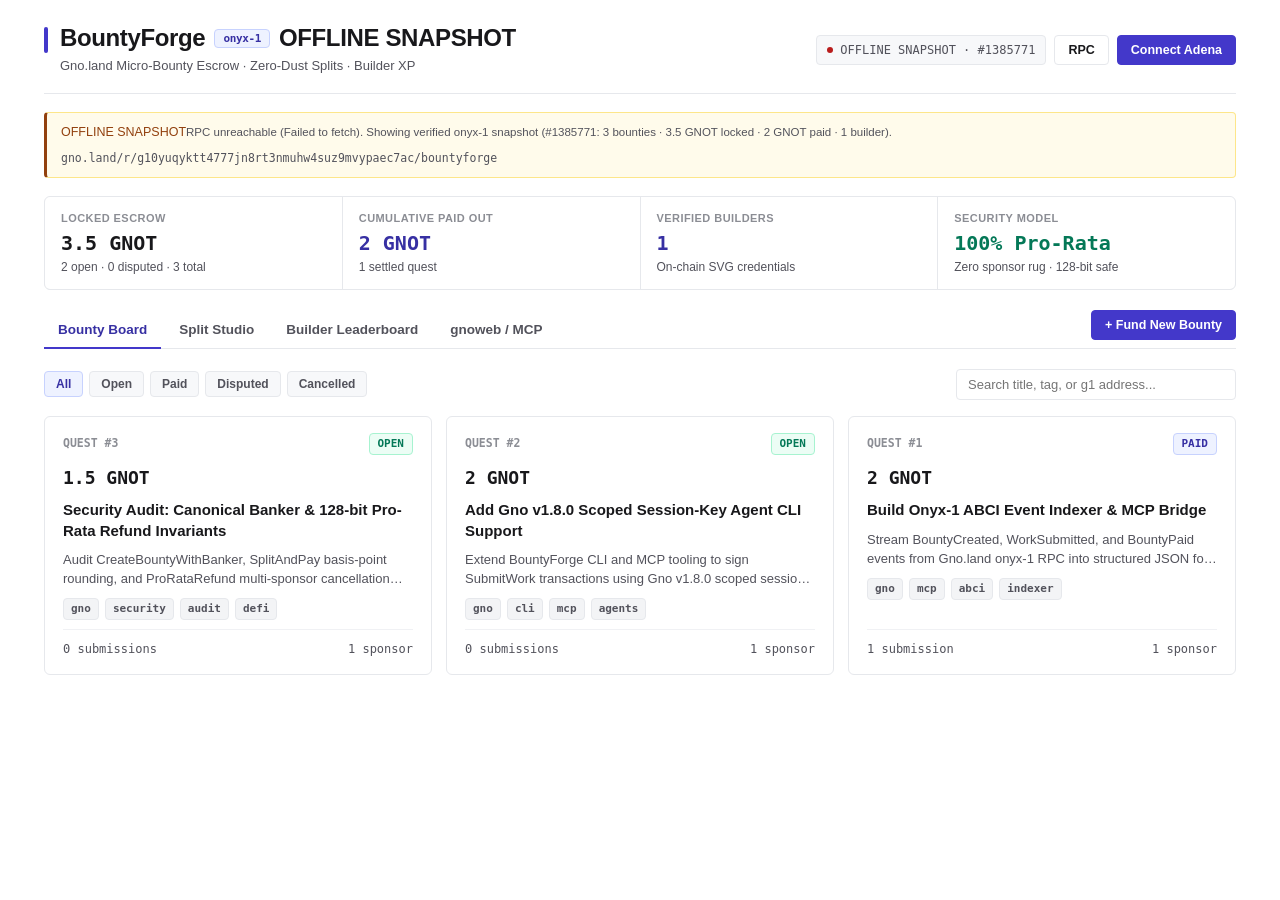
==== commit 45b6024d: "chore(pages): align offline snapshot to live onyx-1 state with OFFLINE SNAPSHOT badge (MP4 preserved" ====
--- a/index.html
+++ b/index.html
@@ -12,7 +12,7 @@
     <div class="brand">
       <div class="brand-accent-bar" aria-hidden="true"></div>
       <div>
-        <h1 class="brand-title">BountyForge <span class="badge-tag">onyx-1</span></h1>
+        <h1 class="brand-title">BountyForge <span class="badge-tag">onyx-1</span> <span id="offlineSnapshotPill" class="snapshot-pill hidden" role="status" aria-live="polite">OFFLINE SNAPSHOT</span></h1>
         <p class="brand-sub">Gno.land Micro-Bounty Escrow · Zero-Dust Splits · Builder XP</p>
       </div>
     </div>
@@ -95,11 +95,11 @@
           <div class="split-controls-top">
             <label class="inline-field">
               <span>Bounty ID</span>
-              <input id="studioBountyId" type="number" min="1" value="1" />
+              <input id="studioBountyId" type="number" min="1" value="2" />
             </label>
             <label class="inline-field">
               <span>Reward Pool (ugnot)</span>
-              <input id="studioTotalUgnot" type="number" min="1000" step="1000" value="6500003" />
+              <input id="studioTotalUgnot" type="number" min="1000" step="1000" value="2000000" />
             </label>
             <button id="btnAddContributor" class="btn btn-ghost" type="button">+ Add Recipient</button>
           </div>
